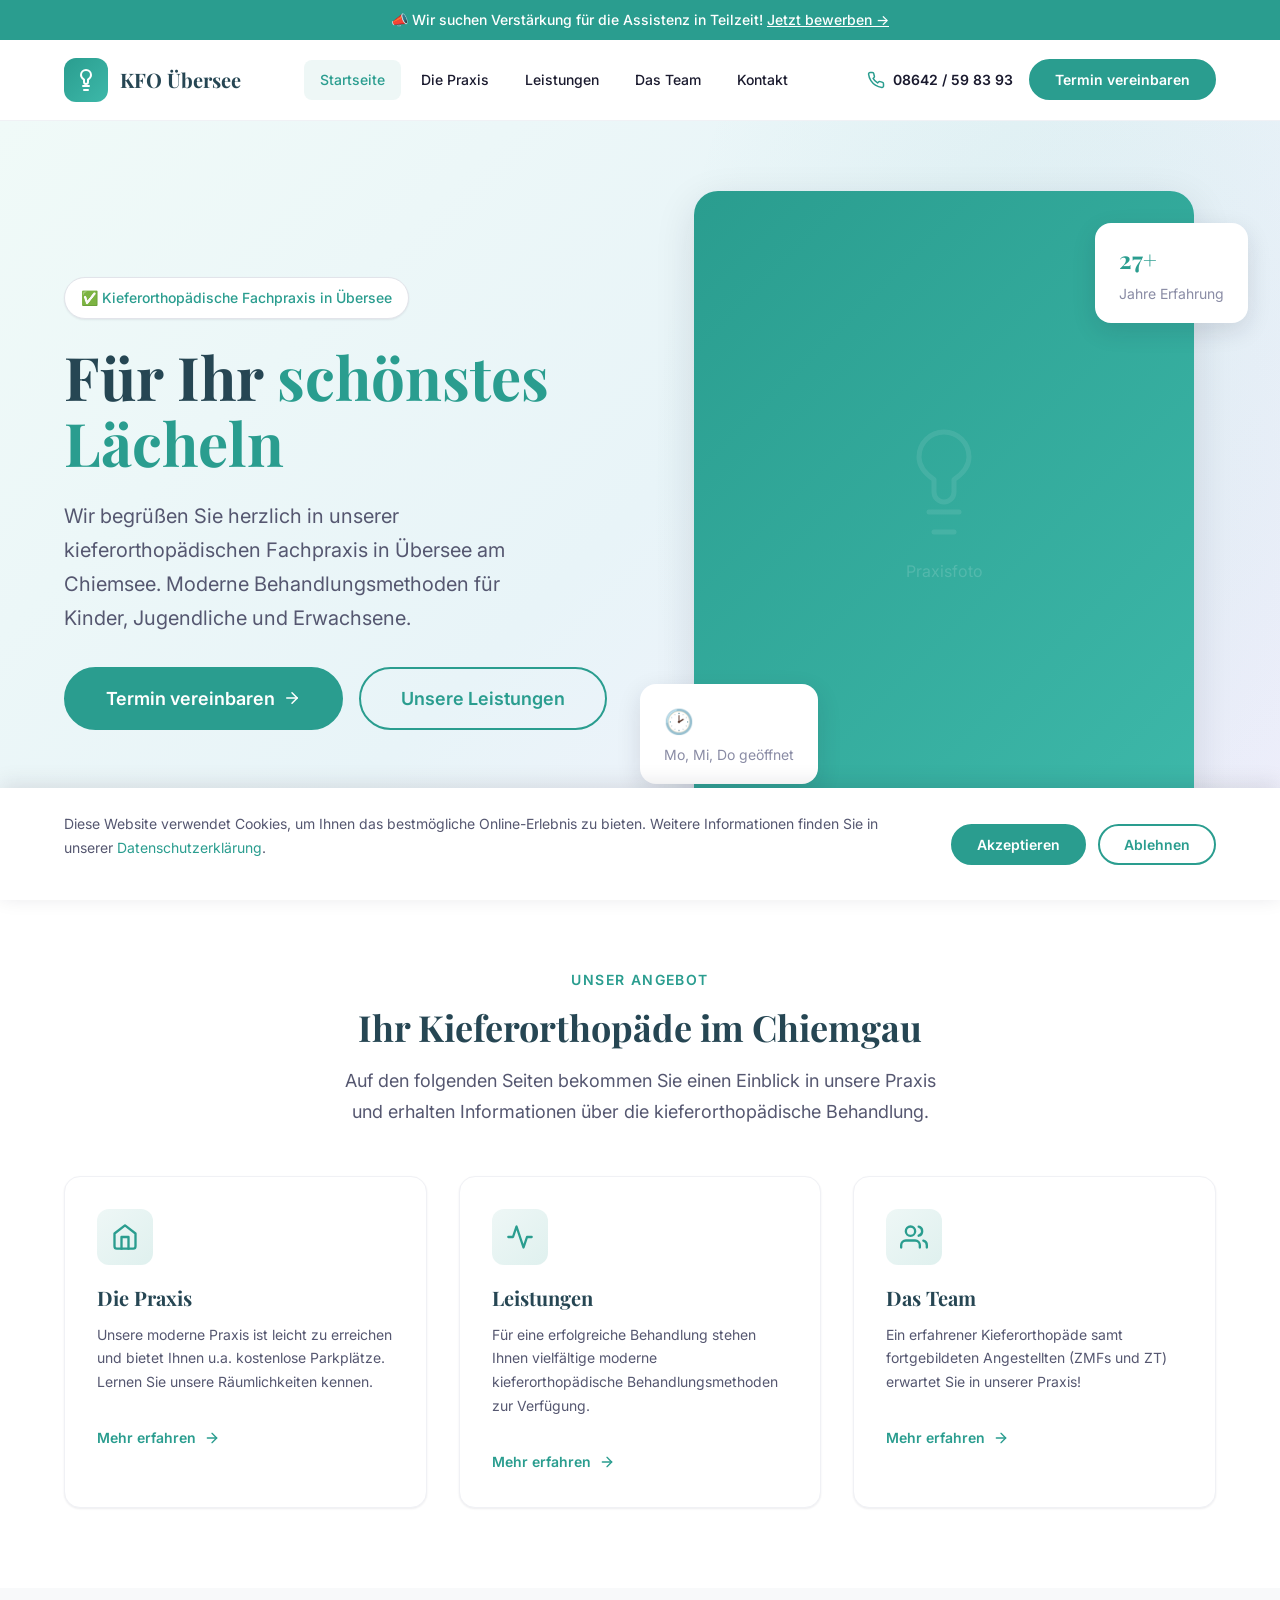
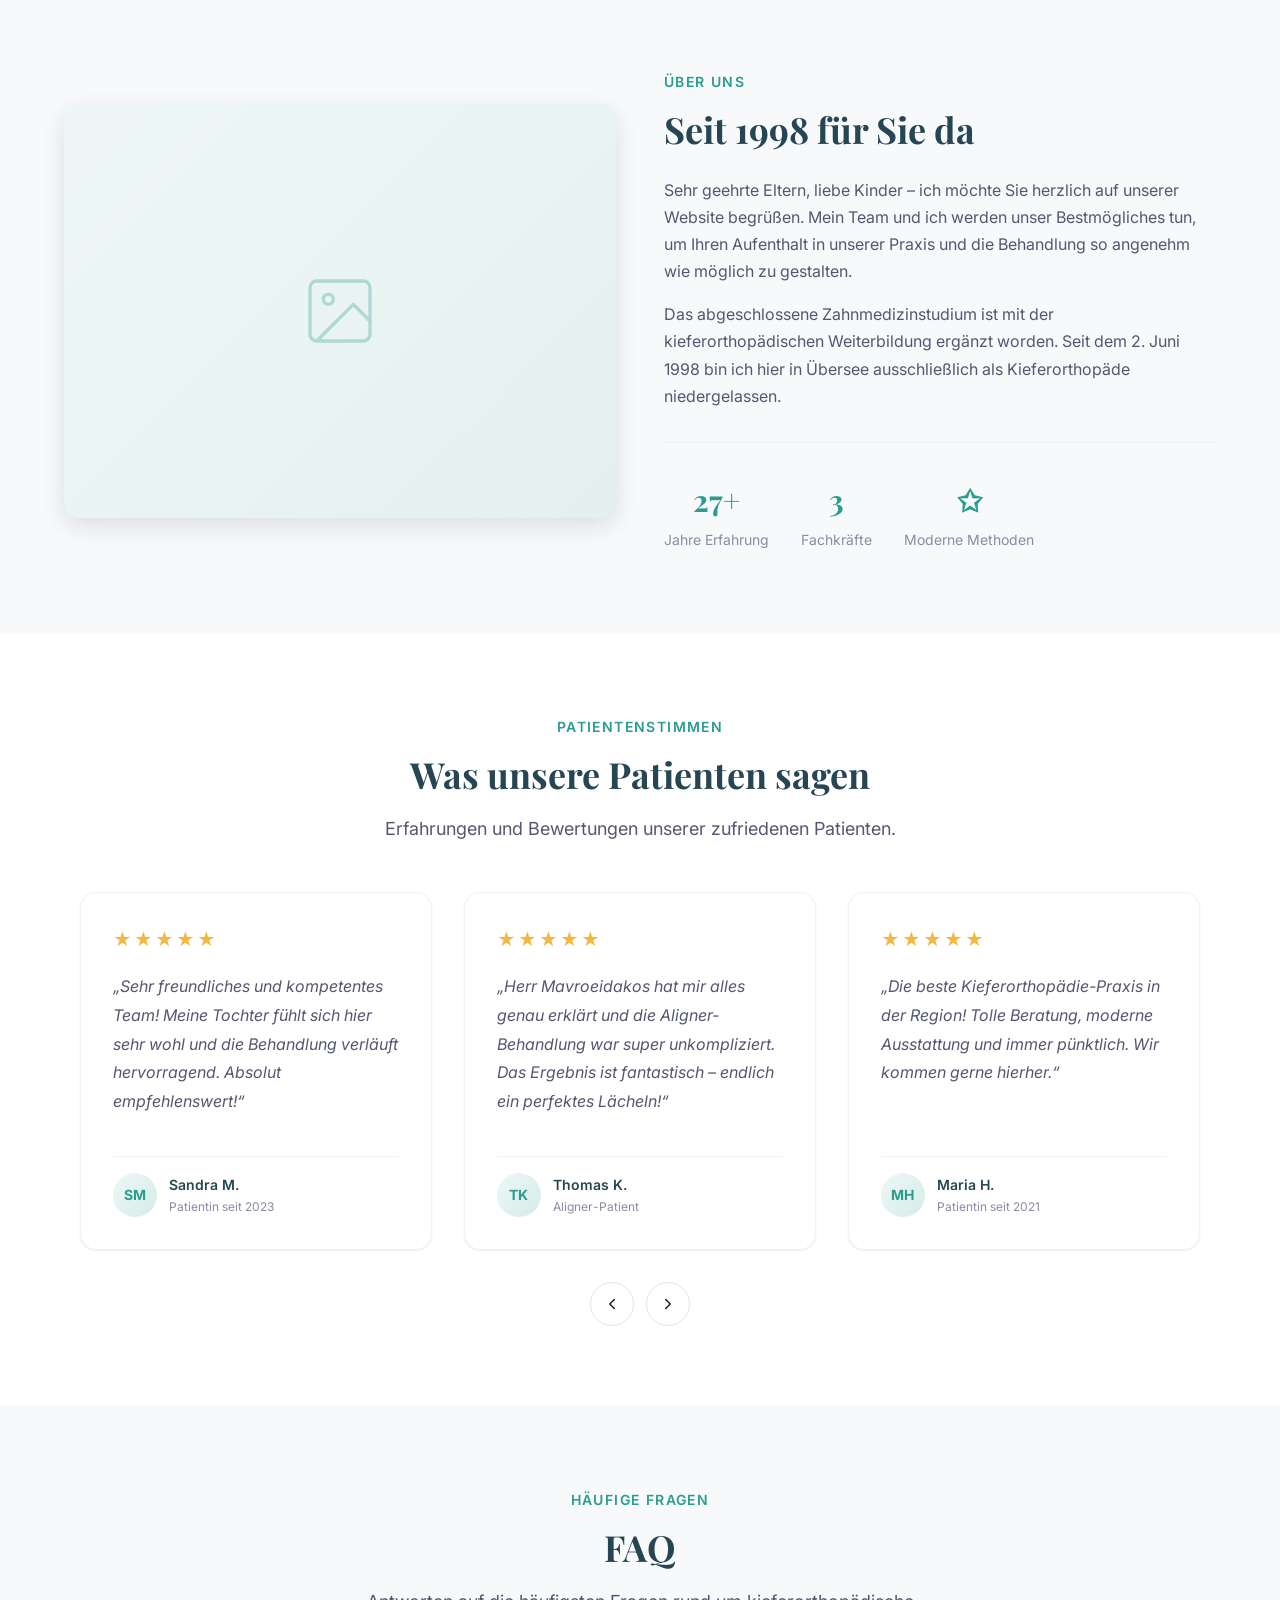
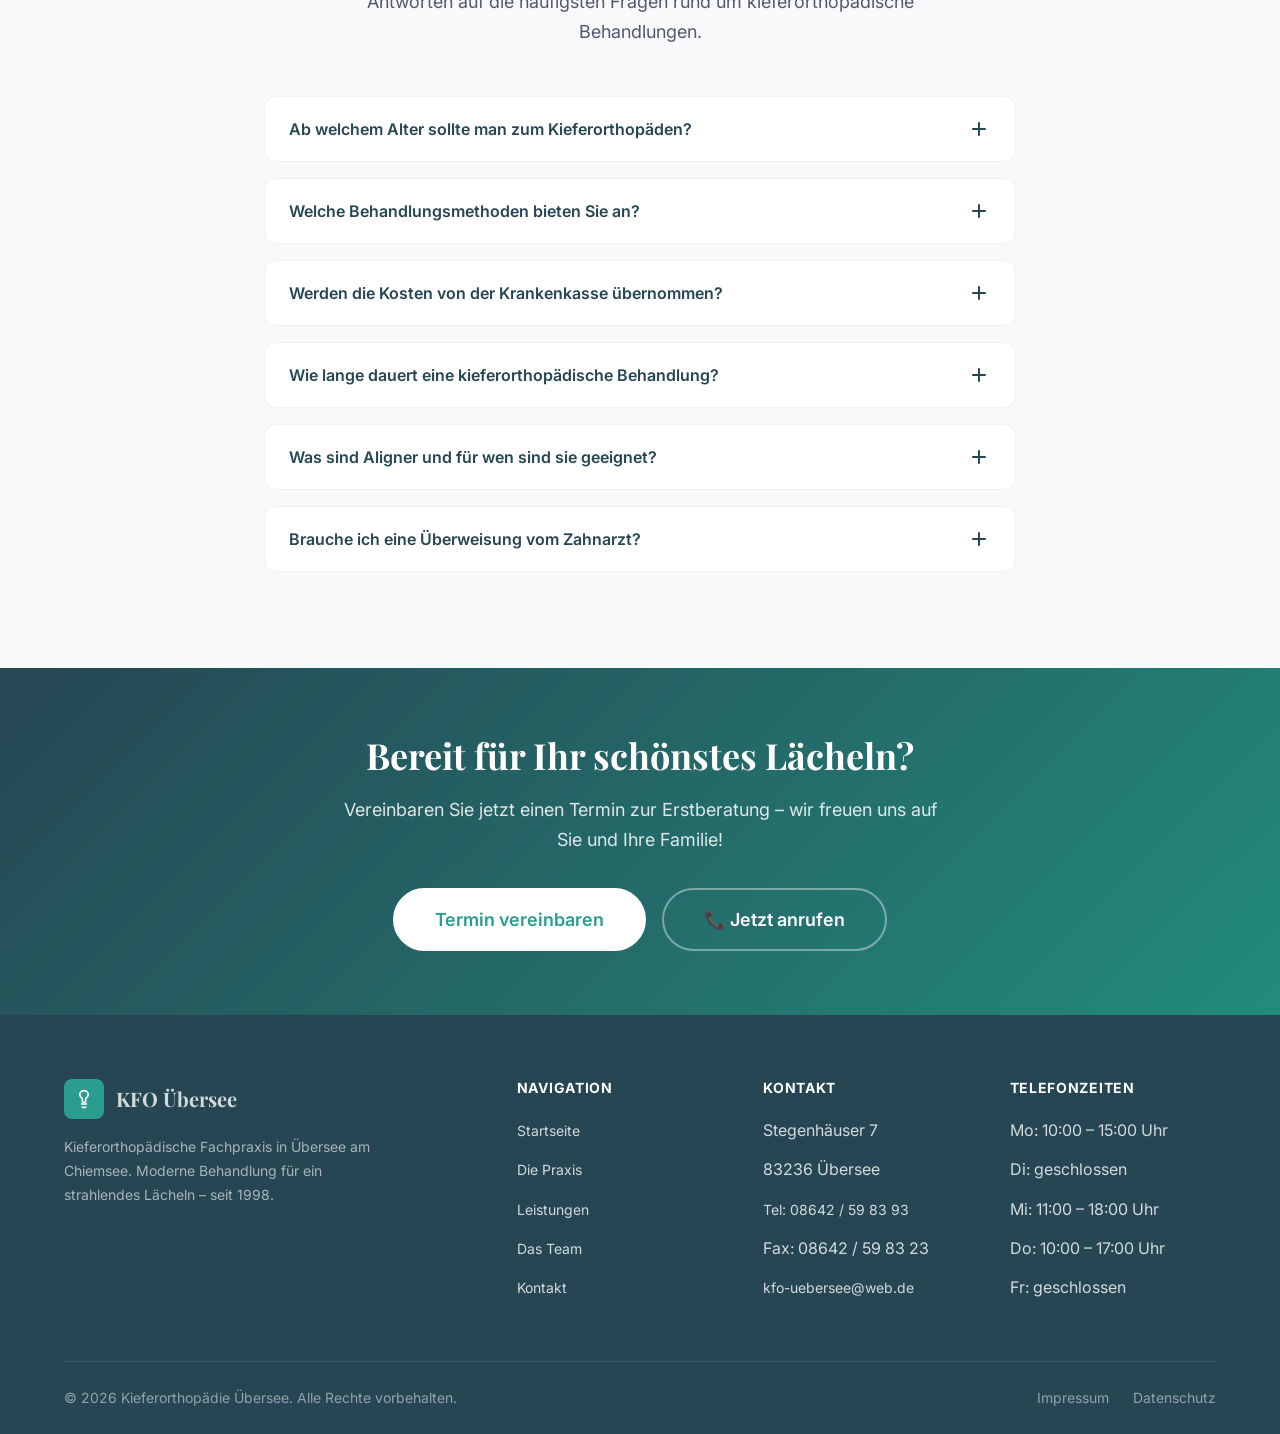
==== index.html @ b1d76439 "Init commit" ====
<!DOCTYPE html>
<html lang="de">
<head>
  <meta charset="UTF-8">
  <meta name="viewport" content="width=device-width, initial-scale=1.0">
  <meta name="description" content="Kieferorthopädische Fachpraxis in Übersee am Chiemsee. Ihr Kieferorthopäde Dimitrios Mavroeidakos – Behandlung für Kinder, Jugendliche und Erwachsene.">
  <meta name="keywords" content="Kieferorthopäde, Übersee, Chiemgau, Zahnspange, Aligner, Kieferorthopädie">
  <meta name="author" content="Kieferorthopädie Übersee">

  <!-- Open Graph -->
  <meta property="og:title" content="Kieferorthopädie Übersee – Ihr Kieferorthopäde im Chiemgau">
  <meta property="og:description" content="Moderne kieferorthopädische Behandlung für Kinder, Jugendliche und Erwachsene in Übersee am Chiemsee.">
  <meta property="og:type" content="website">
  <meta property="og:url" content="https://www.kieferorthopaedie-uebersee.de/">
  <meta property="og:locale" content="de_DE">

  <title>Kieferorthopädie Übersee – Ihr Kieferorthopäde im Chiemgau</title>

  <!-- Google Fonts -->
  <link rel="preconnect" href="https://fonts.googleapis.com">
  <link rel="preconnect" href="https://fonts.gstatic.com" crossorigin>
  <link href="https://fonts.googleapis.com/css2?family=Inter:wght@400;500;600;700&family=Playfair+Display:wght@600;700&display=swap" rel="stylesheet">

  <!-- Styles -->
  <link rel="stylesheet" href="css/style.css">
  <link rel="stylesheet" href="css/animations.css">

  <!-- Structured Data -->
  <script type="application/ld+json">
  {
    "@context": "https://schema.org",
    "@type": "Dentist",
    "name": "Kieferorthopädische Fachpraxis Übersee",
    "description": "Kieferorthopädische Fachpraxis für Kinder, Jugendliche und Erwachsene in Übersee am Chiemsee.",
    "url": "https://www.kieferorthopaedie-uebersee.de/",
    "telephone": "+49-8642-598393",
    "email": "kfo-uebersee@web.de",
    "address": {
      "@type": "PostalAddress",
      "streetAddress": "Stegenhäuser 7",
      "addressLocality": "Übersee",
      "postalCode": "83236",
      "addressCountry": "DE"
    },
    "openingHoursSpecification": [
      { "@type": "OpeningHoursSpecification", "dayOfWeek": "Monday", "opens": "10:00", "closes": "15:00" },
      { "@type": "OpeningHoursSpecification", "dayOfWeek": "Wednesday", "opens": "11:00", "closes": "18:00" },
      { "@type": "OpeningHoursSpecification", "dayOfWeek": "Thursday", "opens": "10:00", "closes": "17:00" }
    ],
    "priceRange": "$$",
    "image": "",
    "sameAs": []
  }
  </script>
</head>
<body>

  <!-- Announcement Bar -->
  <div class="announcement-bar">
    <span>&#128227; Wir suchen Verstärkung für die Assistenz in Teilzeit! <a href="kontakt.html">Jetzt bewerben &rarr;</a></span>
  </div>

  <!-- Header -->
  <header class="header">
    <div class="header__inner">
      <a href="index.html" class="header__logo">
        <div class="header__logo-icon">
          <svg width="24" height="24" viewBox="0 0 24 24" fill="none" stroke="currentColor" stroke-width="2" stroke-linecap="round" stroke-linejoin="round">
            <path d="M12 2a5 5 0 0 1 5 5c0 2-1.5 3.5-3 4.5V14a2 2 0 0 1-4 0v-2.5C8.5 10.5 7 9 7 7a5 5 0 0 1 5-5z"/>
            <path d="M9 18h6"/>
            <path d="M10 22h4"/>
          </svg>
        </div>
        <span>KFO Übersee</span>
      </a>

      <nav class="header__nav">
        <a href="index.html" class="active">Startseite</a>
        <a href="praxis.html">Die Praxis</a>
        <a href="leistungen.html">Leistungen</a>
        <a href="team.html">Das Team</a>
        <a href="kontakt.html">Kontakt</a>
      </nav>

      <div class="header__cta">
        <a href="tel:+4986425983 93" class="header__phone">
          <svg width="18" height="18" viewBox="0 0 24 24" fill="none" stroke="currentColor" stroke-width="2" stroke-linecap="round" stroke-linejoin="round">
            <path d="M22 16.92v3a2 2 0 0 1-2.18 2 19.79 19.79 0 0 1-8.63-3.07 19.5 19.5 0 0 1-6-6 19.79 19.79 0 0 1-3.07-8.67A2 2 0 0 1 4.11 2h3a2 2 0 0 1 2 1.72c.127.96.361 1.903.7 2.81a2 2 0 0 1-.45 2.11L8.09 9.91a16 16 0 0 0 6 6l1.27-1.27a2 2 0 0 1 2.11-.45c.907.339 1.85.573 2.81.7A2 2 0 0 1 22 16.92z"/>
          </svg>
          08642 / 59 83 93
        </a>
        <a href="kontakt.html#termin" class="btn btn--primary btn--sm">Termin vereinbaren</a>
      </div>

      <!-- Hamburger Menu -->
      <button class="hamburger" aria-label="Menü öffnen">
        <span></span>
        <span></span>
        <span></span>
      </button>
    </div>
  </header>

  <!-- Mobile Navigation -->
  <div class="mobile-overlay"></div>
  <nav class="mobile-nav">
    <a href="index.html" class="active">Startseite</a>
    <a href="praxis.html">Die Praxis</a>
    <a href="leistungen.html">Leistungen</a>
    <a href="team.html">Das Team</a>
    <a href="kontakt.html">Kontakt</a>
    <a href="tel:+498642598393" style="color: var(--color-primary); margin-top: var(--space-4);">
      &#128222; 08642 / 59 83 93
    </a>
    <a href="kontakt.html#termin" class="btn btn--primary" style="margin-top: var(--space-4); text-align: center;">
      Termin vereinbaren
    </a>
  </nav>

  <main>

    <!-- Hero Section -->
    <section class="hero">
      <div class="container">
        <div class="hero__inner">
          <div class="hero__content">
            <div class="hero__badge fade-in-up">
              &#9989; Kieferorthopädische Fachpraxis in Übersee
            </div>
            <h1 class="hero__title fade-in-up delay-100">
              Für Ihr <span>schönstes Lächeln</span>
            </h1>
            <p class="hero__text fade-in-up delay-200">
              Wir begrüßen Sie herzlich in unserer kieferorthopädischen Fachpraxis in Übersee am Chiemsee. Moderne Behandlungsmethoden für Kinder, Jugendliche und Erwachsene.
            </p>
            <div class="hero__actions fade-in-up delay-300">
              <a href="kontakt.html#termin" class="btn btn--primary btn--lg">
                Termin vereinbaren
                <svg width="18" height="18" viewBox="0 0 24 24" fill="none" stroke="currentColor" stroke-width="2" stroke-linecap="round" stroke-linejoin="round"><line x1="5" y1="12" x2="19" y2="12"/><polyline points="12 5 19 12 12 19"/></svg>
              </a>
              <a href="leistungen.html" class="btn btn--outline btn--lg">Unsere Leistungen</a>
            </div>
          </div>
          <div class="hero__image fade-in-right delay-200">
            <div class="hero__image-wrapper">
              <div class="hero__image-placeholder">
                <svg width="120" height="120" viewBox="0 0 24 24" fill="none" stroke="currentColor" stroke-width="1" stroke-linecap="round" stroke-linejoin="round" style="opacity:0.3">
                  <path d="M12 2a5 5 0 0 1 5 5c0 2-1.5 3.5-3 4.5V14a2 2 0 0 1-4 0v-2.5C8.5 10.5 7 9 7 7a5 5 0 0 1 5-5z"/>
                  <path d="M9 18h6"/><path d="M10 22h4"/>
                </svg>
                <span style="font-size: 1rem; opacity: 0.5; margin-top: 1rem;">Praxisfoto</span>
              </div>
            </div>
            <div class="hero__float-card hero__float-card--experience scale-in delay-400">
              <strong>27+</strong>
              <span>Jahre Erfahrung</span>
            </div>
            <div class="hero__float-card hero__float-card--hours scale-in delay-500">
              <strong>&#128337;</strong>
              <span>Mo, Mi, Do geöffnet</span>
            </div>
          </div>
        </div>
      </div>
    </section>

    <!-- Services Overview -->
    <section class="section" id="leistungen-vorschau">
      <div class="container">
        <div class="section__header animate-on-scroll">
          <span class="section__subtitle">Unser Angebot</span>
          <h2>Ihr Kieferorthopäde im Chiemgau</h2>
          <p>Auf den folgenden Seiten bekommen Sie einen Einblick in unsere Praxis und erhalten Informationen über die kieferorthopädische Behandlung.</p>
        </div>

        <div class="grid grid--3 stagger-children">
          <a href="praxis.html" class="card" style="text-decoration:none;">
            <div class="card__icon">
              <svg width="28" height="28" viewBox="0 0 24 24" fill="none" stroke="currentColor" stroke-width="2" stroke-linecap="round" stroke-linejoin="round"><path d="M3 9l9-7 9 7v11a2 2 0 0 1-2 2H5a2 2 0 0 1-2-2z"/><polyline points="9 22 9 12 15 12 15 22"/></svg>
            </div>
            <h3 class="card__title">Die Praxis</h3>
            <p class="card__text">Unsere moderne Praxis ist leicht zu erreichen und bietet Ihnen u.a. kostenlose Parkplätze. Lernen Sie unsere Räumlichkeiten kennen.</p>
            <span class="card__link">Mehr erfahren <svg width="16" height="16" viewBox="0 0 24 24" fill="none" stroke="currentColor" stroke-width="2" stroke-linecap="round" stroke-linejoin="round"><line x1="5" y1="12" x2="19" y2="12"/><polyline points="12 5 19 12 12 19"/></svg></span>
          </a>

          <a href="leistungen.html" class="card" style="text-decoration:none;">
            <div class="card__icon">
              <svg width="28" height="28" viewBox="0 0 24 24" fill="none" stroke="currentColor" stroke-width="2" stroke-linecap="round" stroke-linejoin="round"><path d="M22 12h-4l-3 9L9 3l-3 9H2"/></svg>
            </div>
            <h3 class="card__title">Leistungen</h3>
            <p class="card__text">Für eine erfolgreiche Behandlung stehen Ihnen vielfältige moderne kieferorthopädische Behandlungsmethoden zur Verfügung.</p>
            <span class="card__link">Mehr erfahren <svg width="16" height="16" viewBox="0 0 24 24" fill="none" stroke="currentColor" stroke-width="2" stroke-linecap="round" stroke-linejoin="round"><line x1="5" y1="12" x2="19" y2="12"/><polyline points="12 5 19 12 12 19"/></svg></span>
          </a>

          <a href="team.html" class="card" style="text-decoration:none;">
            <div class="card__icon">
              <svg width="28" height="28" viewBox="0 0 24 24" fill="none" stroke="currentColor" stroke-width="2" stroke-linecap="round" stroke-linejoin="round"><path d="M17 21v-2a4 4 0 0 0-4-4H5a4 4 0 0 0-4 4v2"/><circle cx="9" cy="7" r="4"/><path d="M23 21v-2a4 4 0 0 0-3-3.87"/><path d="M16 3.13a4 4 0 0 1 0 7.75"/></svg>
            </div>
            <h3 class="card__title">Das Team</h3>
            <p class="card__text">Ein erfahrener Kieferorthopäde samt fortgebildeten Angestellten (ZMFs und ZT) erwartet Sie in unserer Praxis!</p>
            <span class="card__link">Mehr erfahren <svg width="16" height="16" viewBox="0 0 24 24" fill="none" stroke="currentColor" stroke-width="2" stroke-linecap="round" stroke-linejoin="round"><line x1="5" y1="12" x2="19" y2="12"/><polyline points="12 5 19 12 12 19"/></svg></span>
          </a>
        </div>
      </div>
    </section>

    <!-- About / Trust Section -->
    <section class="section section--alt" id="ueber-uns">
      <div class="container">
        <div class="about-grid">
          <div class="about-image fade-in-left">
            <svg width="80" height="80" viewBox="0 0 24 24" fill="none" stroke="currentColor" stroke-width="1" stroke-linecap="round" stroke-linejoin="round" style="color: var(--color-primary); opacity: 0.3;">
              <rect x="3" y="3" width="18" height="18" rx="2" ry="2"/><circle cx="8.5" cy="8.5" r="1.5"/><polyline points="21 15 16 10 5 21"/>
            </svg>
          </div>
          <div class="about-content fade-in-right">
            <span class="section__subtitle">Über uns</span>
            <h2>Seit 1998 für Sie da</h2>
            <p>Sehr geehrte Eltern, liebe Kinder – ich möchte Sie herzlich auf unserer Website begrüßen. Mein Team und ich werden unser Bestmögliches tun, um Ihren Aufenthalt in unserer Praxis und die Behandlung so angenehm wie möglich zu gestalten.</p>
            <p>Das abgeschlossene Zahnmedizinstudium ist mit der kieferorthopädischen Weiterbildung ergänzt worden. Seit dem 2. Juni 1998 bin ich hier in Übersee ausschließlich als Kieferorthopäde niedergelassen.</p>
            <div class="about-stats">
              <div class="about-stat">
                <span class="about-stat__number">27+</span>
                <span class="about-stat__label">Jahre Erfahrung</span>
              </div>
              <div class="about-stat">
                <span class="about-stat__number">3</span>
                <span class="about-stat__label">Fachkräfte</span>
              </div>
              <div class="about-stat">
                <span class="about-stat__number">&#10025;</span>
                <span class="about-stat__label">Moderne Methoden</span>
              </div>
            </div>
          </div>
        </div>
      </div>
    </section>

    <!-- Testimonials -->
    <section class="section" id="bewertungen">
      <div class="container">
        <div class="section__header animate-on-scroll">
          <span class="section__subtitle">Patientenstimmen</span>
          <h2>Was unsere Patienten sagen</h2>
          <p>Erfahrungen und Bewertungen unserer zufriedenen Patienten.</p>
        </div>

        <div class="testimonials-slider">
          <div class="testimonials-track">
            <div class="testimonial-card">
              <div class="testimonial-card__inner">
                <div class="testimonial-card__stars">&#9733;&#9733;&#9733;&#9733;&#9733;</div>
                <p class="testimonial-card__text">&bdquo;Sehr freundliches und kompetentes Team! Meine Tochter fühlt sich hier sehr wohl und die Behandlung verläuft hervorragend. Absolut empfehlenswert!&ldquo;</p>
                <div class="testimonial-card__author">
                  <div class="testimonial-card__author-avatar">SM</div>
                  <div>
                    <div class="testimonial-card__author-name">Sandra M.</div>
                    <div class="testimonial-card__author-info">Patientin seit 2023</div>
                  </div>
                </div>
              </div>
            </div>

            <div class="testimonial-card">
              <div class="testimonial-card__inner">
                <div class="testimonial-card__stars">&#9733;&#9733;&#9733;&#9733;&#9733;</div>
                <p class="testimonial-card__text">&bdquo;Herr Mavroeidakos hat mir alles genau erklärt und die Aligner-Behandlung war super unkompliziert. Das Ergebnis ist fantastisch – endlich ein perfektes Lächeln!&ldquo;</p>
                <div class="testimonial-card__author">
                  <div class="testimonial-card__author-avatar">TK</div>
                  <div>
                    <div class="testimonial-card__author-name">Thomas K.</div>
                    <div class="testimonial-card__author-info">Aligner-Patient</div>
                  </div>
                </div>
              </div>
            </div>

            <div class="testimonial-card">
              <div class="testimonial-card__inner">
                <div class="testimonial-card__stars">&#9733;&#9733;&#9733;&#9733;&#9733;</div>
                <p class="testimonial-card__text">&bdquo;Die beste Kieferorthopädie-Praxis in der Region! Tolle Beratung, moderne Ausstattung und immer pünktlich. Wir kommen gerne hierher.&ldquo;</p>
                <div class="testimonial-card__author">
                  <div class="testimonial-card__author-avatar">MH</div>
                  <div>
                    <div class="testimonial-card__author-name">Maria H.</div>
                    <div class="testimonial-card__author-info">Patientin seit 2021</div>
                  </div>
                </div>
              </div>
            </div>

            <div class="testimonial-card">
              <div class="testimonial-card__inner">
                <div class="testimonial-card__stars">&#9733;&#9733;&#9733;&#9733;&#9734;</div>
                <p class="testimonial-card__text">&bdquo;Sehr nettes Personal und eine tolle Atmosphäre. Die Behandlung meines Sohnes verlief problemlos. Danke an das gesamte Team!&ldquo;</p>
                <div class="testimonial-card__author">
                  <div class="testimonial-card__author-avatar">PW</div>
                  <div>
                    <div class="testimonial-card__author-name">Peter W.</div>
                    <div class="testimonial-card__author-info">Patient seit 2024</div>
                  </div>
                </div>
              </div>
            </div>
          </div>

          <div class="testimonials-controls">
            <button class="testimonial-prev" aria-label="Vorheriges Testimonial">
              <svg width="18" height="18" viewBox="0 0 24 24" fill="none" stroke="currentColor" stroke-width="2" stroke-linecap="round" stroke-linejoin="round"><polyline points="15 18 9 12 15 6"/></svg>
            </button>
            <button class="testimonial-next" aria-label="Nächstes Testimonial">
              <svg width="18" height="18" viewBox="0 0 24 24" fill="none" stroke="currentColor" stroke-width="2" stroke-linecap="round" stroke-linejoin="round"><polyline points="9 18 15 12 9 6"/></svg>
            </button>
          </div>
        </div>
      </div>
    </section>

    <!-- FAQ Section -->
    <section class="section section--alt" id="faq">
      <div class="container container--narrow">
        <div class="section__header animate-on-scroll">
          <span class="section__subtitle">Häufige Fragen</span>
          <h2>FAQ</h2>
          <p>Antworten auf die häufigsten Fragen rund um kieferorthopädische Behandlungen.</p>
        </div>

        <div class="fade-in-up">
          <div class="faq-item">
            <button class="faq-question">
              Ab welchem Alter sollte man zum Kieferorthopäden?
              <span class="faq-icon"></span>
            </button>
            <div class="faq-answer">
              <div class="faq-answer__inner">
                Wir empfehlen eine erste Vorstellung beim Kieferorthopäden im Alter von etwa 6-7 Jahren. Falls erforderlich, bieten wir schon im Kleinkindalter eine Beratung und anschließende kieferorthopädische Frühbehandlung an – z.B. Beseitigung von Lutschgewohnheiten mit Mundvorhofplatten oder die Korrektur von Kreuzbissen.
              </div>
            </div>
          </div>

          <div class="faq-item">
            <button class="faq-question">
              Welche Behandlungsmethoden bieten Sie an?
              <span class="faq-icon"></span>
            </button>
            <div class="faq-answer">
              <div class="faq-answer__inner">
                Wir bieten alle gängigen herausnehmbaren und festsitzenden Apparaturen an. Dazu gehören klassische Zahnspangen, moderne „unsichtbare" Aligner-Behandlungen sowie umfangreiche kombiniert kieferorthopädisch-kieferchirurgische Behandlungen – für Kinder, Jugendliche und Erwachsene.
              </div>
            </div>
          </div>

          <div class="faq-item">
            <button class="faq-question">
              Werden die Kosten von der Krankenkasse übernommen?
              <span class="faq-icon"></span>
            </button>
            <div class="faq-answer">
              <div class="faq-answer__inner">
                Bei Kindern und Jugendlichen übernehmen die gesetzlichen Krankenkassen in der Regel die Kosten für eine kieferorthopädische Behandlung, wenn eine medizinische Notwendigkeit vorliegt. Bei Erwachsenen ist eine Kostenübernahme an bestimmte Voraussetzungen geknüpft. Wir beraten Sie gerne ausführlich zu Ihren individuellen Erstattungsmöglichkeiten.
              </div>
            </div>
          </div>

          <div class="faq-item">
            <button class="faq-question">
              Wie lange dauert eine kieferorthopädische Behandlung?
              <span class="faq-icon"></span>
            </button>
            <div class="faq-answer">
              <div class="faq-answer__inner">
                Die Behandlungsdauer variiert je nach Schweregrad der Fehlstellung und der gewählten Behandlungsmethode. Im Durchschnitt dauert eine aktive Behandlung zwischen 1,5 und 3 Jahren. Bei einer Frühbehandlung kann die Dauer auch kürzer sein. Bei Ihrem Erstberatungstermin geben wir Ihnen eine individuelle Einschätzung.
              </div>
            </div>
          </div>

          <div class="faq-item">
            <button class="faq-question">
              Was sind Aligner und für wen sind sie geeignet?
              <span class="faq-icon"></span>
            </button>
            <div class="faq-answer">
              <div class="faq-answer__inner">
                Aligner sind transparente, herausnehmbare Kunststoffschienen, die nahezu unsichtbar sind. Sie eignen sich besonders für Erwachsene und ältere Jugendliche, die Wert auf eine unauffällige Behandlung legen. Ob ein Aligner für Ihre Situation geeignet ist, klären wir gemeinsam in einem persönlichen Beratungsgespräch.
              </div>
            </div>
          </div>

          <div class="faq-item">
            <button class="faq-question">
              Brauche ich eine Überweisung vom Zahnarzt?
              <span class="faq-icon"></span>
            </button>
            <div class="faq-answer">
              <div class="faq-answer__inner">
                Nein, Sie benötigen keine Überweisung. Sie können direkt einen Termin zur Erstberatung bei uns vereinbaren. Wir freuen uns auf Ihren Besuch!
              </div>
            </div>
          </div>
        </div>
      </div>
    </section>

    <!-- CTA Banner -->
    <section class="cta-banner">
      <div class="container animate-on-scroll">
        <h2>Bereit für Ihr schönstes Lächeln?</h2>
        <p>Vereinbaren Sie jetzt einen Termin zur Erstberatung – wir freuen uns auf Sie und Ihre Familie!</p>
        <div style="display: flex; gap: var(--space-4); justify-content: center; flex-wrap: wrap;">
          <a href="kontakt.html#termin" class="btn btn--white btn--lg">Termin vereinbaren</a>
          <a href="tel:+498642598393" class="btn btn--outline btn--lg" style="border-color: rgba(255,255,255,0.4); color: white;">
            &#128222; Jetzt anrufen
          </a>
        </div>
      </div>
    </section>

  </main>

  <!-- Footer -->
  <footer class="footer">
    <div class="container">
      <div class="footer__grid">
        <div class="footer__brand">
          <a href="index.html" class="footer__logo">
            <div class="footer__logo-icon">
              <svg width="20" height="20" viewBox="0 0 24 24" fill="none" stroke="currentColor" stroke-width="2" stroke-linecap="round" stroke-linejoin="round">
                <path d="M12 2a5 5 0 0 1 5 5c0 2-1.5 3.5-3 4.5V14a2 2 0 0 1-4 0v-2.5C8.5 10.5 7 9 7 7a5 5 0 0 1 5-5z"/>
                <path d="M9 18h6"/><path d="M10 22h4"/>
              </svg>
            </div>
            KFO Übersee
          </a>
          <p class="footer__desc">
            Kieferorthopädische Fachpraxis in Übersee am Chiemsee. Moderne Behandlung für ein strahlendes Lächeln – seit 1998.
          </p>
        </div>

        <div>
          <h4 class="footer__heading">Navigation</h4>
          <ul class="footer__links">
            <li><a href="index.html">Startseite</a></li>
            <li><a href="praxis.html">Die Praxis</a></li>
            <li><a href="leistungen.html">Leistungen</a></li>
            <li><a href="team.html">Das Team</a></li>
            <li><a href="kontakt.html">Kontakt</a></li>
          </ul>
        </div>

        <div>
          <h4 class="footer__heading">Kontakt</h4>
          <ul class="footer__links">
            <li>Stegenhäuser 7</li>
            <li>83236 Übersee</li>
            <li style="margin-top: var(--space-3);">
              <a href="tel:+498642598393">Tel: 08642 / 59 83 93</a>
            </li>
            <li>Fax: 08642 / 59 83 23</li>
            <li style="margin-top: var(--space-3);">
              <a href="mailto:kfo-uebersee@web.de">kfo-uebersee@web.de</a>
            </li>
          </ul>
        </div>

        <div>
          <h4 class="footer__heading">Telefonzeiten</h4>
          <ul class="footer__links">
            <li>Mo: 10:00 – 15:00 Uhr</li>
            <li>Di: geschlossen</li>
            <li>Mi: 11:00 – 18:00 Uhr</li>
            <li>Do: 10:00 – 17:00 Uhr</li>
            <li>Fr: geschlossen</li>
          </ul>
        </div>
      </div>

      <div class="footer__bottom">
        <span>&copy; 2026 Kieferorthopädie Übersee. Alle Rechte vorbehalten.</span>
        <div class="footer__legal">
          <a href="impressum.html">Impressum</a>
          <a href="datenschutz.html">Datenschutz</a>
        </div>
      </div>
    </div>
  </footer>

  <!-- Cookie Banner -->
  <div class="cookie-banner">
    <div class="container">
      <div class="cookie-banner__inner">
        <p class="cookie-banner__text">
          Diese Website verwendet Cookies, um Ihnen das bestmögliche Online-Erlebnis zu bieten.
          Weitere Informationen finden Sie in unserer <a href="datenschutz.html">Datenschutzerklärung</a>.
        </p>
        <div class="cookie-banner__actions">
          <button class="btn btn--primary btn--sm cookie-accept">Akzeptieren</button>
          <button class="btn btn--outline btn--sm cookie-decline">Ablehnen</button>
        </div>
      </div>
    </div>
  </div>

  <!-- Scripts -->
  <script src="js/main.js"></script>
</body>
</html>
---- css/style.css ----
/* ============================================
   KIEFERORTHOPÄDIE ÜBERSEE - Design System
   Modern White-Mode Orthodontic Practice
   ============================================ */

/* --- CSS Custom Properties (Design Tokens) --- */
:root {
  /* Colors */
  --color-white: #FFFFFF;
  --color-bg: #FFFFFF;
  --color-bg-alt: #F8F9FA;
  --color-bg-accent: #EEF7F6;
  --color-primary: #2A9D8F;
  --color-primary-dark: #228B7E;
  --color-primary-light: #3DB8A9;
  --color-secondary: #264653;
  --color-text: #1A1A2E;
  --color-text-light: #555770;
  --color-text-muted: #8A8CA5;
  --color-border: #E2E4EA;
  --color-border-light: #F0F1F5;
  --color-shadow: rgba(26, 26, 46, 0.08);
  --color-shadow-lg: rgba(26, 26, 46, 0.12);
  --color-overlay: rgba(26, 26, 46, 0.5);
  --color-success: #27AE60;
  --color-error: #E74C3C;

  /* Typography */
  --font-body: 'Inter', -apple-system, BlinkMacSystemFont, 'Segoe UI', sans-serif;
  --font-heading: 'Playfair Display', Georgia, serif;

  /* Font Sizes */
  --text-xs: 0.75rem;
  --text-sm: 0.875rem;
  --text-base: 1rem;
  --text-lg: 1.125rem;
  --text-xl: 1.25rem;
  --text-2xl: 1.5rem;
  --text-3xl: 1.875rem;
  --text-4xl: 2.25rem;
  --text-5xl: 3rem;
  --text-6xl: 3.75rem;

  /* Spacing (8px grid) */
  --space-1: 0.25rem;
  --space-2: 0.5rem;
  --space-3: 0.75rem;
  --space-4: 1rem;
  --space-5: 1.25rem;
  --space-6: 1.5rem;
  --space-8: 2rem;
  --space-10: 2.5rem;
  --space-12: 3rem;
  --space-16: 4rem;
  --space-20: 5rem;
  --space-24: 6rem;
  --space-32: 8rem;

  /* Border Radius */
  --radius-sm: 0.375rem;
  --radius-md: 0.5rem;
  --radius-lg: 0.75rem;
  --radius-xl: 1rem;
  --radius-2xl: 1.5rem;
  --radius-full: 9999px;

  /* Shadows */
  --shadow-sm: 0 1px 2px var(--color-shadow);
  --shadow-md: 0 4px 12px var(--color-shadow);
  --shadow-lg: 0 8px 24px var(--color-shadow-lg);
  --shadow-xl: 0 12px 40px var(--color-shadow-lg);

  /* Transitions */
  --transition-fast: 150ms ease;
  --transition-base: 250ms ease;
  --transition-slow: 400ms ease;

  /* Layout */
  --container-max: 1200px;
  --container-narrow: 800px;
  --header-height: 80px;
}

/* --- Reset & Base --- */
*,
*::before,
*::after {
  margin: 0;
  padding: 0;
  box-sizing: border-box;
}

html {
  scroll-behavior: smooth;
  scroll-padding-top: var(--header-height);
  font-size: 16px;
  -webkit-text-size-adjust: 100%;
}

body {
  font-family: var(--font-body);
  font-size: var(--text-base);
  line-height: 1.7;
  color: var(--color-text);
  background-color: var(--color-bg);
  -webkit-font-smoothing: antialiased;
  -moz-osx-font-smoothing: grayscale;
}

img {
  max-width: 100%;
  height: auto;
  display: block;
}

a {
  color: var(--color-primary);
  text-decoration: none;
  transition: color var(--transition-fast);
}

a:hover {
  color: var(--color-primary-dark);
}

ul, ol {
  list-style: none;
}

button {
  cursor: pointer;
  border: none;
  background: none;
  font-family: inherit;
  font-size: inherit;
}

input, textarea, select {
  font-family: inherit;
  font-size: inherit;
}

/* --- Typography --- */
h1, h2, h3, h4, h5, h6 {
  font-family: var(--font-heading);
  font-weight: 700;
  line-height: 1.3;
  color: var(--color-secondary);
}

h1 { font-size: var(--text-5xl); }
h2 { font-size: var(--text-4xl); }
h3 { font-size: var(--text-2xl); }
h4 { font-size: var(--text-xl); }

p {
  margin-bottom: var(--space-4);
  color: var(--color-text-light);
}

.text-center { text-align: center; }
.text-primary { color: var(--color-primary); }

/* --- Layout --- */
.container {
  width: 100%;
  max-width: var(--container-max);
  margin: 0 auto;
  padding: 0 var(--space-6);
}

.container--narrow {
  max-width: var(--container-narrow);
}

.section {
  padding: var(--space-20) 0;
}

.section--alt {
  background-color: var(--color-bg-alt);
}

.section--accent {
  background-color: var(--color-bg-accent);
}

.section__header {
  text-align: center;
  margin-bottom: var(--space-12);
}

.section__header h2 {
  margin-bottom: var(--space-4);
}

.section__header p {
  max-width: 600px;
  margin-left: auto;
  margin-right: auto;
  font-size: var(--text-lg);
}

.section__subtitle {
  display: inline-block;
  font-size: var(--text-sm);
  font-weight: 600;
  text-transform: uppercase;
  letter-spacing: 0.1em;
  color: var(--color-primary);
  margin-bottom: var(--space-3);
}

/* --- Grid System --- */
.grid {
  display: grid;
  gap: var(--space-8);
}

.grid--2 { grid-template-columns: repeat(2, 1fr); }
.grid--3 { grid-template-columns: repeat(3, 1fr); }
.grid--4 { grid-template-columns: repeat(4, 1fr); }

@media (max-width: 1024px) {
  .grid--3 { grid-template-columns: repeat(2, 1fr); }
  .grid--4 { grid-template-columns: repeat(2, 1fr); }
}

@media (max-width: 768px) {
  .grid--2,
  .grid--3,
  .grid--4 { grid-template-columns: 1fr; }
}

/* --- Buttons --- */
.btn {
  display: inline-flex;
  align-items: center;
  justify-content: center;
  gap: var(--space-2);
  padding: var(--space-3) var(--space-8);
  border-radius: var(--radius-full);
  font-weight: 600;
  font-size: var(--text-base);
  transition: all var(--transition-base);
  text-decoration: none;
  border: 2px solid transparent;
  line-height: 1.5;
}

.btn--primary {
  background-color: var(--color-primary);
  color: var(--color-white);
  border-color: var(--color-primary);
}

.btn--primary:hover {
  background-color: var(--color-primary-dark);
  border-color: var(--color-primary-dark);
  color: var(--color-white);
  transform: translateY(-2px);
  box-shadow: var(--shadow-md);
}

.btn--outline {
  background-color: transparent;
  color: var(--color-primary);
  border-color: var(--color-primary);
}

.btn--outline:hover {
  background-color: var(--color-primary);
  color: var(--color-white);
  transform: translateY(-2px);
  box-shadow: var(--shadow-md);
}

.btn--white {
  background-color: var(--color-white);
  color: var(--color-primary);
  border-color: var(--color-white);
}

.btn--white:hover {
  background-color: var(--color-bg-alt);
  transform: translateY(-2px);
  box-shadow: var(--shadow-md);
}

.btn--lg {
  padding: var(--space-4) var(--space-10);
  font-size: var(--text-lg);
}

.btn--sm {
  padding: var(--space-2) var(--space-6);
  font-size: var(--text-sm);
}

/* --- Header / Navigation --- */
.announcement-bar {
  background-color: var(--color-primary);
  color: var(--color-white);
  text-align: center;
  padding: var(--space-2) var(--space-4);
  font-size: var(--text-sm);
  font-weight: 500;
}

.announcement-bar a {
  color: var(--color-white);
  text-decoration: underline;
}

.header {
  position: sticky;
  top: 0;
  z-index: 1000;
  background-color: var(--color-white);
  border-bottom: 1px solid var(--color-border-light);
  transition: box-shadow var(--transition-base);
}

.header--scrolled {
  box-shadow: var(--shadow-md);
}

.header__inner {
  display: flex;
  align-items: center;
  justify-content: space-between;
  height: var(--header-height);
  max-width: var(--container-max);
  margin: 0 auto;
  padding: 0 var(--space-6);
}

.header__logo {
  display: flex;
  align-items: center;
  gap: var(--space-3);
  text-decoration: none;
  color: var(--color-secondary);
  font-family: var(--font-heading);
  font-weight: 700;
  font-size: var(--text-xl);
}

.header__logo-icon {
  width: 44px;
  height: 44px;
  background: linear-gradient(135deg, var(--color-primary), var(--color-primary-light));
  border-radius: var(--radius-lg);
  display: flex;
  align-items: center;
  justify-content: center;
  color: var(--color-white);
  font-size: var(--text-xl);
}

.header__nav {
  display: flex;
  align-items: center;
  gap: var(--space-1);
}

.header__nav a {
  padding: var(--space-2) var(--space-4);
  color: var(--color-text);
  font-weight: 500;
  font-size: var(--text-sm);
  border-radius: var(--radius-md);
  transition: all var(--transition-fast);
  text-decoration: none;
}

.header__nav a:hover,
.header__nav a.active {
  color: var(--color-primary);
  background-color: var(--color-bg-accent);
}

.header__cta {
  display: flex;
  align-items: center;
  gap: var(--space-4);
}

.header__phone {
  display: flex;
  align-items: center;
  gap: var(--space-2);
  color: var(--color-text);
  font-weight: 600;
  font-size: var(--text-sm);
  text-decoration: none;
}

.header__phone svg {
  color: var(--color-primary);
}

/* Hamburger Menu */
.hamburger {
  display: none;
  flex-direction: column;
  gap: 5px;
  width: 28px;
  cursor: pointer;
  z-index: 1001;
}

.hamburger span {
  display: block;
  width: 100%;
  height: 2px;
  background-color: var(--color-text);
  border-radius: 2px;
  transition: all var(--transition-base);
}

.hamburger.active span:nth-child(1) {
  transform: rotate(45deg) translate(5px, 5px);
}

.hamburger.active span:nth-child(2) {
  opacity: 0;
}

.hamburger.active span:nth-child(3) {
  transform: rotate(-45deg) translate(5px, -5px);
}

/* Mobile Navigation */
.mobile-nav {
  display: none;
  position: fixed;
  top: 0;
  right: -100%;
  width: 300px;
  height: 100vh;
  background-color: var(--color-white);
  box-shadow: var(--shadow-xl);
  z-index: 999;
  padding: calc(var(--header-height) + var(--space-8)) var(--space-8) var(--space-8);
  transition: right var(--transition-slow);
  overflow-y: auto;
}

.mobile-nav.open {
  right: 0;
}

.mobile-nav a {
  display: block;
  padding: var(--space-4) 0;
  color: var(--color-text);
  font-weight: 500;
  font-size: var(--text-lg);
  border-bottom: 1px solid var(--color-border-light);
  text-decoration: none;
}

.mobile-nav a:hover,
.mobile-nav a.active {
  color: var(--color-primary);
}

.mobile-overlay {
  display: none;
  position: fixed;
  top: 0;
  left: 0;
  width: 100%;
  height: 100%;
  background-color: var(--color-overlay);
  z-index: 998;
  opacity: 0;
  transition: opacity var(--transition-slow);
}

.mobile-overlay.active {
  opacity: 1;
}

@media (max-width: 768px) {
  .header__nav,
  .header__cta {
    display: none;
  }

  .hamburger,
  .mobile-nav {
    display: flex;
  }

  .mobile-nav {
    display: block;
  }

  h1 { font-size: var(--text-3xl); }
  h2 { font-size: var(--text-2xl); }

  .section {
    padding: var(--space-12) 0;
  }
}

/* --- Hero Section --- */
.hero {
  position: relative;
  min-height: 85vh;
  display: flex;
  align-items: center;
  background: linear-gradient(135deg, #f0faf8 0%, #e8f4f8 50%, #f5f0ff 100%);
  overflow: hidden;
}

.hero::before {
  content: '';
  position: absolute;
  top: -50%;
  right: -20%;
  width: 70%;
  height: 200%;
  background: radial-gradient(ellipse, rgba(42, 157, 143, 0.08) 0%, transparent 70%);
  pointer-events: none;
}

.hero::after {
  content: '';
  position: absolute;
  bottom: 0;
  left: 0;
  right: 0;
  height: 120px;
  background: linear-gradient(to top, var(--color-white), transparent);
  pointer-events: none;
}

.hero__inner {
  display: grid;
  grid-template-columns: 1fr 1fr;
  gap: var(--space-16);
  align-items: center;
}

.hero__content {
  position: relative;
  z-index: 1;
}

.hero__badge {
  display: inline-flex;
  align-items: center;
  gap: var(--space-2);
  background-color: var(--color-white);
  border: 1px solid var(--color-border);
  border-radius: var(--radius-full);
  padding: var(--space-2) var(--space-4);
  font-size: var(--text-sm);
  font-weight: 500;
  color: var(--color-primary);
  margin-bottom: var(--space-6);
  box-shadow: var(--shadow-sm);
}

.hero__title {
  font-size: var(--text-6xl);
  line-height: 1.1;
  margin-bottom: var(--space-6);
}

.hero__title span {
  color: var(--color-primary);
}

.hero__text {
  font-size: var(--text-xl);
  color: var(--color-text-light);
  margin-bottom: var(--space-8);
  max-width: 500px;
}

.hero__actions {
  display: flex;
  gap: var(--space-4);
  flex-wrap: wrap;
}

.hero__image {
  position: relative;
  z-index: 1;
  display: flex;
  justify-content: center;
}

.hero__image-wrapper {
  position: relative;
  width: 100%;
  max-width: 500px;
  aspect-ratio: 4/5;
  border-radius: var(--radius-2xl);
  overflow: hidden;
  background: linear-gradient(135deg, var(--color-primary), var(--color-primary-light));
  box-shadow: var(--shadow-xl);
}

.hero__image-wrapper img {
  width: 100%;
  height: 100%;
  object-fit: cover;
}

.hero__image-placeholder {
  width: 100%;
  height: 100%;
  display: flex;
  flex-direction: column;
  align-items: center;
  justify-content: center;
  color: var(--color-white);
  font-size: var(--text-6xl);
  opacity: 0.3;
}

.hero__float-card {
  position: absolute;
  background: var(--color-white);
  border-radius: var(--radius-xl);
  padding: var(--space-4) var(--space-6);
  box-shadow: var(--shadow-lg);
  z-index: 2;
}

.hero__float-card--hours {
  bottom: var(--space-8);
  left: -var(--space-8);
  left: -2rem;
}

.hero__float-card--experience {
  top: var(--space-8);
  right: -2rem;
}

.hero__float-card strong {
  display: block;
  font-size: var(--text-2xl);
  color: var(--color-primary);
  font-family: var(--font-heading);
}

.hero__float-card span {
  font-size: var(--text-sm);
  color: var(--color-text-muted);
}

@media (max-width: 1024px) {
  .hero__inner {
    grid-template-columns: 1fr;
    text-align: center;
    gap: var(--space-10);
  }

  .hero__title {
    font-size: var(--text-4xl);
  }

  .hero__text {
    margin-left: auto;
    margin-right: auto;
  }

  .hero__actions {
    justify-content: center;
  }

  .hero__image {
    order: -1;
  }

  .hero__image-wrapper {
    max-width: 350px;
    aspect-ratio: 1;
  }

  .hero__float-card {
    display: none;
  }
}

@media (max-width: 768px) {
  .hero {
    min-height: auto;
    padding: var(--space-12) 0 var(--space-16);
  }

  .hero__title {
    font-size: var(--text-3xl);
  }

  .hero__text {
    font-size: var(--text-base);
  }
}

/* --- Cards --- */
.card {
  background-color: var(--color-white);
  border-radius: var(--radius-xl);
  padding: var(--space-8);
  box-shadow: var(--shadow-sm);
  border: 1px solid var(--color-border-light);
  transition: all var(--transition-base);
}

.card:hover {
  box-shadow: var(--shadow-lg);
  transform: translateY(-4px);
}

.card__icon {
  width: 56px;
  height: 56px;
  background: linear-gradient(135deg, var(--color-bg-accent), rgba(42, 157, 143, 0.15));
  border-radius: var(--radius-lg);
  display: flex;
  align-items: center;
  justify-content: center;
  margin-bottom: var(--space-5);
  font-size: var(--text-2xl);
  color: var(--color-primary);
}

.card__title {
  font-family: var(--font-heading);
  font-size: var(--text-xl);
  margin-bottom: var(--space-3);
  color: var(--color-secondary);
}

.card__text {
  color: var(--color-text-light);
  font-size: var(--text-sm);
  line-height: 1.7;
}

.card__link {
  display: inline-flex;
  align-items: center;
  gap: var(--space-2);
  margin-top: var(--space-4);
  font-weight: 600;
  font-size: var(--text-sm);
  color: var(--color-primary);
}

.card__link:hover {
  gap: var(--space-3);
}

/* --- Services / Feature Cards --- */
.feature-card {
  background: var(--color-white);
  border-radius: var(--radius-xl);
  overflow: hidden;
  box-shadow: var(--shadow-sm);
  border: 1px solid var(--color-border-light);
  transition: all var(--transition-base);
}

.feature-card:hover {
  box-shadow: var(--shadow-lg);
  transform: translateY(-4px);
}

.feature-card__image {
  height: 200px;
  background: linear-gradient(135deg, var(--color-bg-accent), rgba(42, 157, 143, 0.1));
  display: flex;
  align-items: center;
  justify-content: center;
  font-size: 3rem;
  overflow: hidden;
}

.feature-card__image img {
  width: 100%;
  height: 100%;
  object-fit: cover;
}

.feature-card__body {
  padding: var(--space-6) var(--space-8);
}

.feature-card__tag {
  display: inline-block;
  font-size: var(--text-xs);
  font-weight: 600;
  text-transform: uppercase;
  letter-spacing: 0.05em;
  color: var(--color-primary);
  background-color: var(--color-bg-accent);
  padding: var(--space-1) var(--space-3);
  border-radius: var(--radius-full);
  margin-bottom: var(--space-3);
}

.feature-card__title {
  font-family: var(--font-heading);
  font-size: var(--text-xl);
  margin-bottom: var(--space-3);
  color: var(--color-secondary);
}

.feature-card__text {
  color: var(--color-text-light);
  font-size: var(--text-sm);
  line-height: 1.7;
}

/* --- Team Cards --- */
.team-card {
  text-align: center;
  background: var(--color-white);
  border-radius: var(--radius-xl);
  padding: var(--space-8);
  box-shadow: var(--shadow-sm);
  border: 1px solid var(--color-border-light);
  transition: all var(--transition-base);
}

.team-card:hover {
  box-shadow: var(--shadow-lg);
  transform: translateY(-4px);
}

.team-card__avatar {
  width: 140px;
  height: 140px;
  border-radius: 50%;
  margin: 0 auto var(--space-6);
  overflow: hidden;
  background: linear-gradient(135deg, var(--color-bg-accent), rgba(42, 157, 143, 0.15));
  display: flex;
  align-items: center;
  justify-content: center;
  font-size: 3rem;
  border: 4px solid var(--color-white);
  box-shadow: var(--shadow-md);
}

.team-card__avatar img {
  width: 100%;
  height: 100%;
  object-fit: cover;
}

.team-card__name {
  font-family: var(--font-heading);
  font-size: var(--text-xl);
  color: var(--color-secondary);
  margin-bottom: var(--space-2);
}

.team-card__role {
  color: var(--color-primary);
  font-weight: 500;
  font-size: var(--text-sm);
}

/* --- Testimonials --- */
.testimonials-slider {
  position: relative;
  overflow: hidden;
}

.testimonials-track {
  display: flex;
  transition: transform var(--transition-slow);
}

.testimonial-card {
  min-width: 100%;
  padding: 0 var(--space-4);
}

@media (min-width: 768px) {
  .testimonial-card {
    min-width: 50%;
  }
}

@media (min-width: 1024px) {
  .testimonial-card {
    min-width: 33.333%;
  }
}

.testimonial-card__inner {
  background: var(--color-white);
  border-radius: var(--radius-xl);
  padding: var(--space-8);
  box-shadow: var(--shadow-sm);
  border: 1px solid var(--color-border-light);
  height: 100%;
  display: flex;
  flex-direction: column;
}

.testimonial-card__stars {
  color: #F4B740;
  font-size: var(--text-lg);
  margin-bottom: var(--space-4);
  letter-spacing: 2px;
}

.testimonial-card__text {
  color: var(--color-text-light);
  font-size: var(--text-base);
  line-height: 1.8;
  flex: 1;
  font-style: italic;
}

.testimonial-card__author {
  display: flex;
  align-items: center;
  gap: var(--space-3);
  margin-top: var(--space-6);
  padding-top: var(--space-4);
  border-top: 1px solid var(--color-border-light);
}

.testimonial-card__author-avatar {
  width: 44px;
  height: 44px;
  border-radius: 50%;
  background: linear-gradient(135deg, var(--color-bg-accent), rgba(42, 157, 143, 0.2));
  display: flex;
  align-items: center;
  justify-content: center;
  font-weight: 700;
  color: var(--color-primary);
  font-size: var(--text-sm);
}

.testimonial-card__author-name {
  font-weight: 600;
  color: var(--color-secondary);
  font-size: var(--text-sm);
}

.testimonial-card__author-info {
  font-size: var(--text-xs);
  color: var(--color-text-muted);
}

.testimonials-controls {
  display: flex;
  justify-content: center;
  gap: var(--space-3);
  margin-top: var(--space-8);
}

.testimonials-controls button {
  width: 44px;
  height: 44px;
  border-radius: 50%;
  border: 1px solid var(--color-border);
  display: flex;
  align-items: center;
  justify-content: center;
  color: var(--color-text);
  transition: all var(--transition-fast);
  background: var(--color-white);
}

.testimonials-controls button:hover {
  border-color: var(--color-primary);
  color: var(--color-primary);
  background: var(--color-bg-accent);
}

/* --- FAQ Accordion --- */
.faq-item {
  border: 1px solid var(--color-border-light);
  border-radius: var(--radius-lg);
  margin-bottom: var(--space-4);
  overflow: hidden;
  background: var(--color-white);
  transition: box-shadow var(--transition-fast);
}

.faq-item:hover {
  box-shadow: var(--shadow-sm);
}

.faq-item.active {
  border-color: var(--color-primary);
  box-shadow: 0 0 0 1px var(--color-primary);
}

.faq-question {
  width: 100%;
  display: flex;
  align-items: center;
  justify-content: space-between;
  padding: var(--space-5) var(--space-6);
  text-align: left;
  font-weight: 600;
  color: var(--color-secondary);
  font-size: var(--text-base);
  gap: var(--space-4);
  background: transparent;
}

.faq-question:hover {
  color: var(--color-primary);
}

.faq-icon {
  width: 24px;
  height: 24px;
  flex-shrink: 0;
  position: relative;
  transition: transform var(--transition-base);
}

.faq-icon::before,
.faq-icon::after {
  content: '';
  position: absolute;
  background: currentColor;
  border-radius: 2px;
  transition: transform var(--transition-base);
}

.faq-icon::before {
  width: 14px;
  height: 2px;
  top: 50%;
  left: 50%;
  transform: translate(-50%, -50%);
}

.faq-icon::after {
  width: 2px;
  height: 14px;
  top: 50%;
  left: 50%;
  transform: translate(-50%, -50%);
}

.faq-item.active .faq-icon::after {
  transform: translate(-50%, -50%) rotate(90deg);
}

.faq-answer {
  max-height: 0;
  overflow: hidden;
  transition: max-height var(--transition-slow);
}

.faq-answer__inner {
  padding: 0 var(--space-6) var(--space-6);
  color: var(--color-text-light);
  line-height: 1.8;
}

/* --- CTA Banner --- */
.cta-banner {
  background: linear-gradient(135deg, var(--color-secondary), var(--color-primary-dark));
  padding: var(--space-16) 0;
  text-align: center;
  color: var(--color-white);
}

.cta-banner h2 {
  color: var(--color-white);
  margin-bottom: var(--space-4);
}

.cta-banner p {
  color: rgba(255, 255, 255, 0.85);
  margin-bottom: var(--space-8);
  font-size: var(--text-lg);
  max-width: 600px;
  margin-left: auto;
  margin-right: auto;
}

/* --- Contact Form --- */
.form-group {
  margin-bottom: var(--space-5);
}

.form-group label {
  display: block;
  font-weight: 600;
  font-size: var(--text-sm);
  color: var(--color-secondary);
  margin-bottom: var(--space-2);
}

.form-group input,
.form-group textarea,
.form-group select {
  width: 100%;
  padding: var(--space-3) var(--space-4);
  border: 1px solid var(--color-border);
  border-radius: var(--radius-md);
  background-color: var(--color-white);
  color: var(--color-text);
  transition: border-color var(--transition-fast), box-shadow var(--transition-fast);
  outline: none;
}

.form-group input:focus,
.form-group textarea:focus,
.form-group select:focus {
  border-color: var(--color-primary);
  box-shadow: 0 0 0 3px rgba(42, 157, 143, 0.1);
}

.form-group textarea {
  min-height: 150px;
  resize: vertical;
}

.form-group input::placeholder,
.form-group textarea::placeholder {
  color: var(--color-text-muted);
}

/* --- Contact Info --- */
.contact-info-card {
  background: var(--color-white);
  border-radius: var(--radius-xl);
  padding: var(--space-8);
  box-shadow: var(--shadow-sm);
  border: 1px solid var(--color-border-light);
}

.contact-info-item {
  display: flex;
  align-items: flex-start;
  gap: var(--space-4);
  padding: var(--space-4) 0;
  border-bottom: 1px solid var(--color-border-light);
}

.contact-info-item:last-child {
  border-bottom: none;
}

.contact-info-item__icon {
  width: 44px;
  height: 44px;
  flex-shrink: 0;
  border-radius: var(--radius-lg);
  background: var(--color-bg-accent);
  display: flex;
  align-items: center;
  justify-content: center;
  color: var(--color-primary);
  font-size: var(--text-lg);
}

.contact-info-item__text {
  flex: 1;
}

.contact-info-item__label {
  font-weight: 600;
  font-size: var(--text-sm);
  color: var(--color-secondary);
  margin-bottom: var(--space-1);
}

.contact-info-item__value {
  color: var(--color-text-light);
  font-size: var(--text-sm);
}

.contact-info-item__value a {
  color: var(--color-primary);
  text-decoration: none;
}

/* --- Hours Table --- */
.hours-table {
  width: 100%;
  border-collapse: collapse;
}

.hours-table tr {
  border-bottom: 1px solid var(--color-border-light);
}

.hours-table tr:last-child {
  border-bottom: none;
}

.hours-table td {
  padding: var(--space-3) 0;
  font-size: var(--text-sm);
}

.hours-table td:first-child {
  font-weight: 600;
  color: var(--color-secondary);
  width: 120px;
}

.hours-table td:last-child {
  color: var(--color-text-light);
}

.hours-closed {
  color: var(--color-text-muted) !important;
}

/* --- Google Map --- */
.map-container {
  width: 100%;
  height: 400px;
  border-radius: var(--radius-xl);
  overflow: hidden;
  box-shadow: var(--shadow-md);
  border: 1px solid var(--color-border-light);
}

.map-container iframe {
  width: 100%;
  height: 100%;
  border: 0;
}

/* --- Before / After Gallery --- */
.ba-slider {
  position: relative;
  width: 100%;
  max-width: 600px;
  margin: 0 auto;
  overflow: hidden;
  border-radius: var(--radius-xl);
  box-shadow: var(--shadow-lg);
  aspect-ratio: 4/3;
  cursor: ew-resize;
  user-select: none;
}

.ba-slider img {
  position: absolute;
  top: 0;
  left: 0;
  width: 100%;
  height: 100%;
  object-fit: cover;
}

.ba-slider__after {
  clip-path: inset(0 50% 0 0);
}

.ba-slider__divider {
  position: absolute;
  top: 0;
  left: 50%;
  width: 4px;
  height: 100%;
  background: var(--color-white);
  transform: translateX(-50%);
  z-index: 2;
  box-shadow: 0 0 8px rgba(0,0,0,0.3);
}

.ba-slider__handle {
  position: absolute;
  top: 50%;
  left: 50%;
  transform: translate(-50%, -50%);
  width: 44px;
  height: 44px;
  background: var(--color-white);
  border-radius: 50%;
  box-shadow: var(--shadow-lg);
  z-index: 3;
  display: flex;
  align-items: center;
  justify-content: center;
  color: var(--color-primary);
  font-weight: 700;
  font-size: var(--text-lg);
}

.ba-slider__label {
  position: absolute;
  bottom: var(--space-4);
  padding: var(--space-2) var(--space-4);
  background: rgba(0,0,0,0.6);
  color: var(--color-white);
  font-size: var(--text-sm);
  font-weight: 600;
  border-radius: var(--radius-full);
  z-index: 2;
}

.ba-slider__label--before {
  left: var(--space-4);
}

.ba-slider__label--after {
  right: var(--space-4);
}

/* --- Footer --- */
.footer {
  background-color: var(--color-secondary);
  color: rgba(255, 255, 255, 0.8);
  padding: var(--space-16) 0 0;
}

.footer a {
  color: rgba(255, 255, 255, 0.8);
  transition: color var(--transition-fast);
}

.footer a:hover {
  color: var(--color-white);
}

.footer__grid {
  display: grid;
  grid-template-columns: 2fr 1fr 1fr 1fr;
  gap: var(--space-10);
  padding-bottom: var(--space-12);
  border-bottom: 1px solid rgba(255, 255, 255, 0.1);
}

.footer__brand {
  max-width: 320px;
}

.footer__logo {
  display: flex;
  align-items: center;
  gap: var(--space-3);
  color: var(--color-white);
  font-family: var(--font-heading);
  font-weight: 700;
  font-size: var(--text-xl);
  margin-bottom: var(--space-4);
  text-decoration: none;
}

.footer__logo-icon {
  width: 40px;
  height: 40px;
  background: var(--color-primary);
  border-radius: var(--radius-md);
  display: flex;
  align-items: center;
  justify-content: center;
  color: var(--color-white);
  font-size: var(--text-lg);
}

.footer__desc {
  font-size: var(--text-sm);
  line-height: 1.7;
  margin-bottom: var(--space-6);
  color: rgba(255, 255, 255, 0.6);
}

.footer__heading {
  font-family: var(--font-body);
  font-weight: 700;
  font-size: var(--text-sm);
  text-transform: uppercase;
  letter-spacing: 0.05em;
  color: var(--color-white);
  margin-bottom: var(--space-5);
}

.footer__links li {
  margin-bottom: var(--space-3);
}

.footer__links a {
  font-size: var(--text-sm);
}

.footer__bottom {
  display: flex;
  justify-content: space-between;
  align-items: center;
  padding: var(--space-6) 0;
  font-size: var(--text-sm);
  color: rgba(255, 255, 255, 0.5);
}

.footer__bottom a {
  color: rgba(255, 255, 255, 0.5);
}

.footer__bottom a:hover {
  color: var(--color-white);
}

.footer__legal {
  display: flex;
  gap: var(--space-6);
}

@media (max-width: 1024px) {
  .footer__grid {
    grid-template-columns: 1fr 1fr;
  }
}

@media (max-width: 768px) {
  .footer__grid {
    grid-template-columns: 1fr;
  }

  .footer__bottom {
    flex-direction: column;
    gap: var(--space-4);
    text-align: center;
  }
}

/* --- Cookie Banner --- */
.cookie-banner {
  position: fixed;
  bottom: 0;
  left: 0;
  right: 0;
  background: var(--color-white);
  box-shadow: 0 -4px 20px var(--color-shadow-lg);
  z-index: 9999;
  padding: var(--space-6) 0;
  transform: translateY(100%);
  transition: transform var(--transition-slow);
}

.cookie-banner.show {
  transform: translateY(0);
}

.cookie-banner__inner {
  display: flex;
  align-items: center;
  gap: var(--space-6);
  flex-wrap: wrap;
}

.cookie-banner__text {
  flex: 1;
  min-width: 280px;
  font-size: var(--text-sm);
  color: var(--color-text-light);
}

.cookie-banner__actions {
  display: flex;
  gap: var(--space-3);
}

/* --- Praxis / About Section --- */
.about-grid {
  display: grid;
  grid-template-columns: 1fr 1fr;
  gap: var(--space-12);
  align-items: center;
}

@media (max-width: 768px) {
  .about-grid {
    grid-template-columns: 1fr;
  }
}

.about-image {
  border-radius: var(--radius-xl);
  overflow: hidden;
  box-shadow: var(--shadow-lg);
  aspect-ratio: 4/3;
  background: linear-gradient(135deg, var(--color-bg-accent), rgba(42, 157, 143, 0.1));
  display: flex;
  align-items: center;
  justify-content: center;
  font-size: 4rem;
}

.about-image img {
  width: 100%;
  height: 100%;
  object-fit: cover;
}

.about-content h2 {
  margin-bottom: var(--space-6);
}

.about-stats {
  display: flex;
  gap: var(--space-8);
  margin-top: var(--space-8);
  padding-top: var(--space-8);
  border-top: 1px solid var(--color-border-light);
}

.about-stat {
  text-align: center;
}

.about-stat__number {
  display: block;
  font-family: var(--font-heading);
  font-size: var(--text-3xl);
  font-weight: 700;
  color: var(--color-primary);
}

.about-stat__label {
  font-size: var(--text-sm);
  color: var(--color-text-muted);
}

/* --- Directions --- */
.directions-card {
  background: var(--color-white);
  border-radius: var(--radius-xl);
  padding: var(--space-6);
  box-shadow: var(--shadow-sm);
  border: 1px solid var(--color-border-light);
  margin-bottom: var(--space-4);
}

.directions-card h4 {
  display: flex;
  align-items: center;
  gap: var(--space-3);
  margin-bottom: var(--space-3);
  color: var(--color-secondary);
}

.directions-card p {
  font-size: var(--text-sm);
  color: var(--color-text-light);
}

/* --- Legal Pages --- */
.legal-content {
  max-width: var(--container-narrow);
  margin: 0 auto;
}

.legal-content h1 {
  margin-bottom: var(--space-8);
}

.legal-content h2 {
  font-size: var(--text-2xl);
  margin-top: var(--space-10);
  margin-bottom: var(--space-4);
}

.legal-content h3 {
  font-size: var(--text-xl);
  margin-top: var(--space-8);
  margin-bottom: var(--space-3);
}

.legal-content p {
  margin-bottom: var(--space-4);
  line-height: 1.8;
}

.legal-content a {
  color: var(--color-primary);
  text-decoration: underline;
}

/* --- Booking Widget --- */
.booking-widget {
  background: var(--color-white);
  border-radius: var(--radius-xl);
  padding: var(--space-8);
  box-shadow: var(--shadow-sm);
  border: 1px solid var(--color-border-light);
}

.booking-widget h3 {
  margin-bottom: var(--space-6);
  text-align: center;
}

.booking-row {
  display: grid;
  grid-template-columns: 1fr 1fr;
  gap: var(--space-4);
}

@media (max-width: 768px) {
  .booking-row {
    grid-template-columns: 1fr;
  }
}

/* --- Page Header --- */
.page-header {
  background: linear-gradient(135deg, #f0faf8 0%, #e8f4f8 100%);
  padding: var(--space-16) 0 var(--space-12);
  text-align: center;
}

.page-header h1 {
  margin-bottom: var(--space-4);
}

.page-header p {
  max-width: 600px;
  margin: 0 auto;
  font-size: var(--text-lg);
}

.breadcrumbs {
  display: flex;
  justify-content: center;
  gap: var(--space-2);
  font-size: var(--text-sm);
  color: var(--color-text-muted);
  margin-bottom: var(--space-6);
}

.breadcrumbs a {
  color: var(--color-primary);
}

.breadcrumbs span {
  color: var(--color-text-muted);
}

/* --- Gallery Grid --- */
.gallery-grid {
  display: grid;
  grid-template-columns: repeat(auto-fill, minmax(280px, 1fr));
  gap: var(--space-4);
}

.gallery-item {
  border-radius: var(--radius-lg);
  overflow: hidden;
  aspect-ratio: 4/3;
  background: linear-gradient(135deg, var(--color-bg-accent), rgba(42, 157, 143, 0.08));
  display: flex;
  align-items: center;
  justify-content: center;
  font-size: 2rem;
  cursor: pointer;
  transition: all var(--transition-base);
}

.gallery-item:hover {
  transform: scale(1.02);
  box-shadow: var(--shadow-lg);
}

.gallery-item img {
  width: 100%;
  height: 100%;
  object-fit: cover;
}

/* --- Utility Classes --- */
.sr-only {
  position: absolute;
  width: 1px;
  height: 1px;
  padding: 0;
  margin: -1px;
  overflow: hidden;
  clip: rect(0, 0, 0, 0);
  border: 0;
}

.mb-0 { margin-bottom: 0; }
.mt-8 { margin-top: var(--space-8); }
.mb-8 { margin-bottom: var(--space-8); }
.mt-12 { margin-top: var(--space-12); }

/* Success/Error states for forms */
.form-success {
  background: #eafaf1;
  border: 1px solid var(--color-success);
  color: var(--color-success);
  padding: var(--space-4) var(--space-6);
  border-radius: var(--radius-md);
  font-weight: 500;
  display: none;
}

.form-error {
  background: #fdeaea;
  border: 1px solid var(--color-error);
  color: var(--color-error);
  padding: var(--space-4) var(--space-6);
  border-radius: var(--radius-md);
  font-weight: 500;
  display: none;
}
---- css/animations.css ----
/* ============================================
   Scroll Animations
   ============================================ */

/* Base state: hidden before animation */
.animate-on-scroll {
  opacity: 0;
  transform: translateY(30px);
  transition: opacity 0.6s ease-out, transform 0.6s ease-out;
}

.animate-on-scroll.animated {
  opacity: 1;
  transform: translateY(0);
}

/* Fade In Up */
.fade-in-up {
  opacity: 0;
  transform: translateY(40px);
  transition: opacity 0.7s ease-out, transform 0.7s ease-out;
}

.fade-in-up.animated {
  opacity: 1;
  transform: translateY(0);
}

/* Fade In Left */
.fade-in-left {
  opacity: 0;
  transform: translateX(-40px);
  transition: opacity 0.7s ease-out, transform 0.7s ease-out;
}

.fade-in-left.animated {
  opacity: 1;
  transform: translateX(0);
}

/* Fade In Right */
.fade-in-right {
  opacity: 0;
  transform: translateX(40px);
  transition: opacity 0.7s ease-out, transform 0.7s ease-out;
}

.fade-in-right.animated {
  opacity: 1;
  transform: translateX(0);
}

/* Scale In */
.scale-in {
  opacity: 0;
  transform: scale(0.9);
  transition: opacity 0.6s ease-out, transform 0.6s ease-out;
}

.scale-in.animated {
  opacity: 1;
  transform: scale(1);
}

/* Staggered children */
.stagger-children > * {
  opacity: 0;
  transform: translateY(20px);
  transition: opacity 0.5s ease-out, transform 0.5s ease-out;
}

.stagger-children.animated > *:nth-child(1) { transition-delay: 0ms; }
.stagger-children.animated > *:nth-child(2) { transition-delay: 100ms; }
.stagger-children.animated > *:nth-child(3) { transition-delay: 200ms; }
.stagger-children.animated > *:nth-child(4) { transition-delay: 300ms; }
.stagger-children.animated > *:nth-child(5) { transition-delay: 400ms; }
.stagger-children.animated > *:nth-child(6) { transition-delay: 500ms; }

.stagger-children.animated > * {
  opacity: 1;
  transform: translateY(0);
}

/* Delay modifiers */
.delay-100 { transition-delay: 100ms !important; }
.delay-200 { transition-delay: 200ms !important; }
.delay-300 { transition-delay: 300ms !important; }
.delay-400 { transition-delay: 400ms !important; }
.delay-500 { transition-delay: 500ms !important; }

/* Reduced motion preference */
@media (prefers-reduced-motion: reduce) {
  .animate-on-scroll,
  .fade-in-up,
  .fade-in-left,
  .fade-in-right,
  .scale-in,
  .stagger-children > * {
    opacity: 1;
    transform: none;
    transition: none;
  }
}
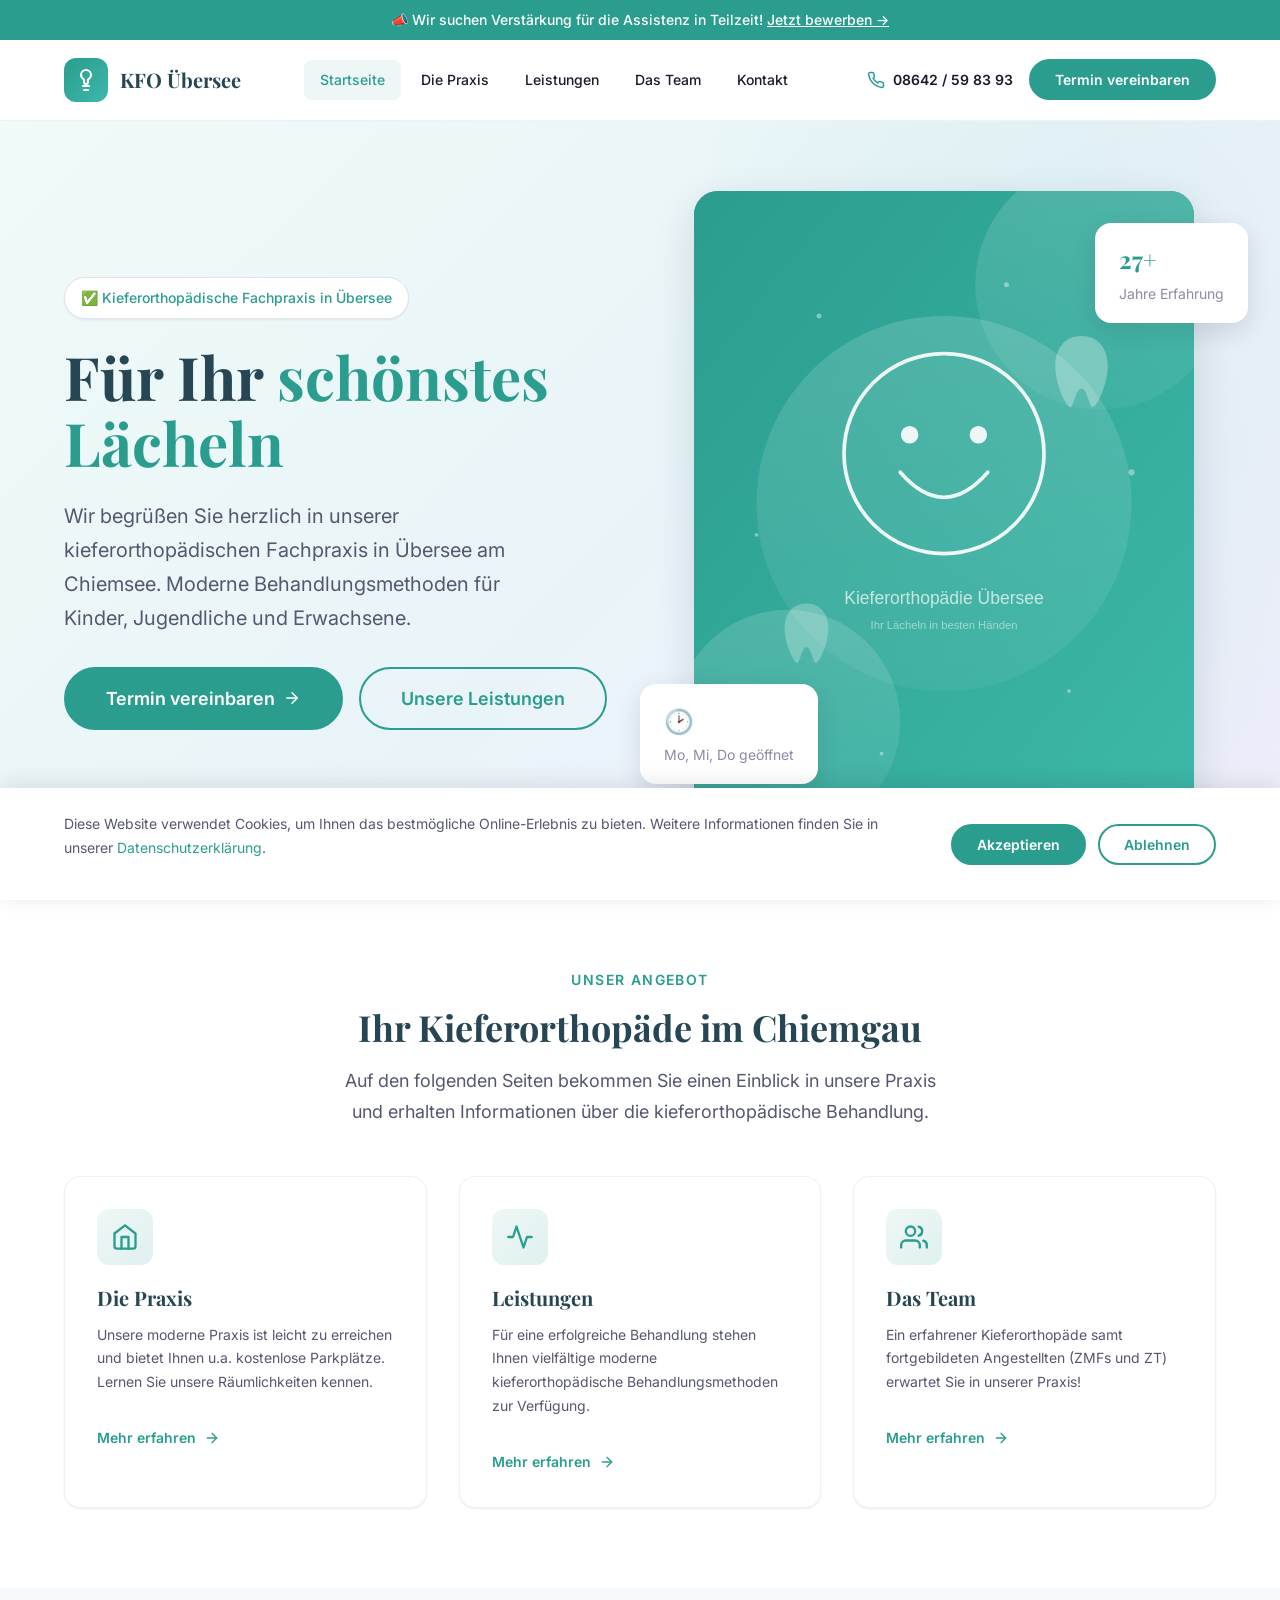
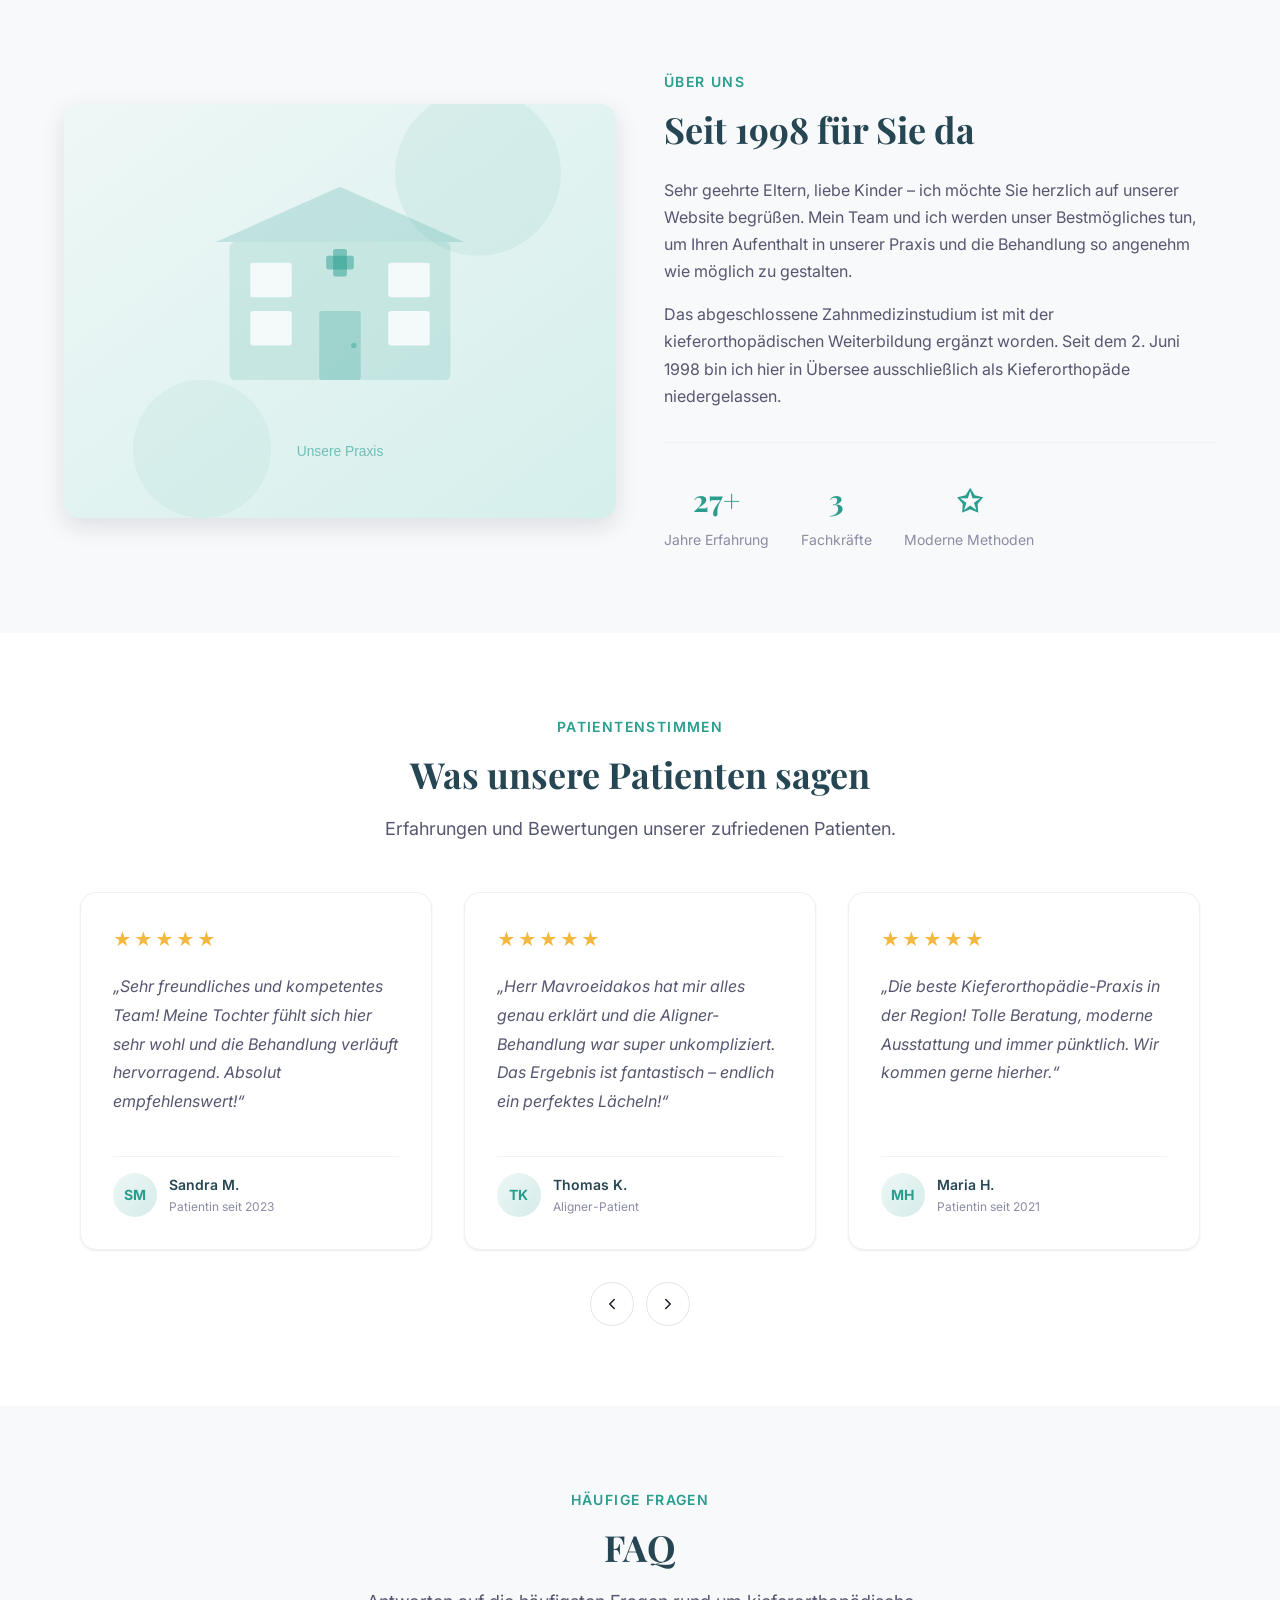
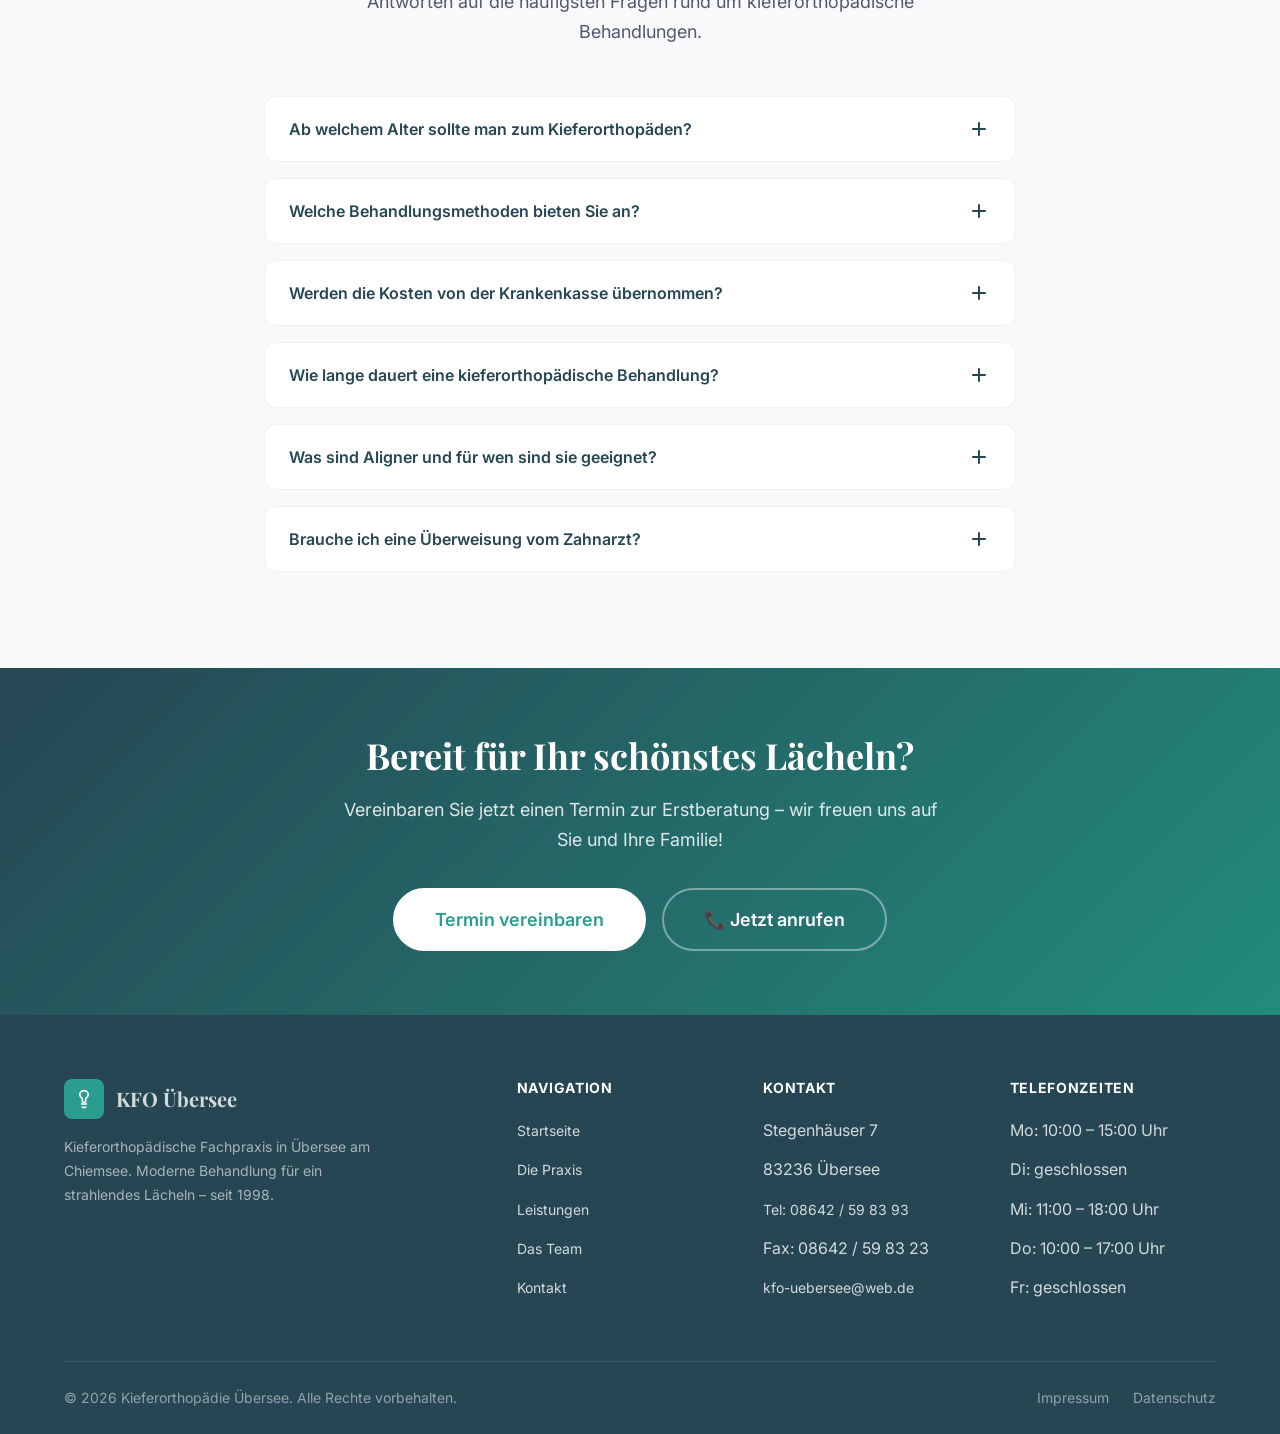
==== commit c3b9fc93: "SVG" ====
--- a/index.html
+++ b/index.html
@@ -15,6 +15,9 @@
   <meta property="og:locale" content="de_DE">
 
   <title>Kieferorthopädie Übersee – Ihr Kieferorthopäde im Chiemgau</title>
+
+  <!-- Favicon -->
+  <link rel="icon" type="image/svg+xml" href="images/favicon.svg">
 
   <!-- Google Fonts -->
   <link rel="preconnect" href="https://fonts.googleapis.com">
@@ -143,13 +146,7 @@
           </div>
           <div class="hero__image fade-in-right delay-200">
             <div class="hero__image-wrapper">
-              <div class="hero__image-placeholder">
-                <svg width="120" height="120" viewBox="0 0 24 24" fill="none" stroke="currentColor" stroke-width="1" stroke-linecap="round" stroke-linejoin="round" style="opacity:0.3">
-                  <path d="M12 2a5 5 0 0 1 5 5c0 2-1.5 3.5-3 4.5V14a2 2 0 0 1-4 0v-2.5C8.5 10.5 7 9 7 7a5 5 0 0 1 5-5z"/>
-                  <path d="M9 18h6"/><path d="M10 22h4"/>
-                </svg>
-                <span style="font-size: 1rem; opacity: 0.5; margin-top: 1rem;">Praxisfoto</span>
-              </div>
+              <img src="images/hero-practice.svg" alt="Kieferorthopädische Fachpraxis Übersee – Modernes Lächeln" loading="lazy">
             </div>
             <div class="hero__float-card hero__float-card--experience scale-in delay-400">
               <strong>27+</strong>
@@ -209,9 +206,7 @@
       <div class="container">
         <div class="about-grid">
           <div class="about-image fade-in-left">
-            <svg width="80" height="80" viewBox="0 0 24 24" fill="none" stroke="currentColor" stroke-width="1" stroke-linecap="round" stroke-linejoin="round" style="color: var(--color-primary); opacity: 0.3;">
-              <rect x="3" y="3" width="18" height="18" rx="2" ry="2"/><circle cx="8.5" cy="8.5" r="1.5"/><polyline points="21 15 16 10 5 21"/>
-            </svg>
+            <img src="images/about-practice.svg" alt="Unsere Praxis in Übersee" loading="lazy">
           </div>
           <div class="about-content fade-in-right">
             <span class="section__subtitle">Über uns</span>
